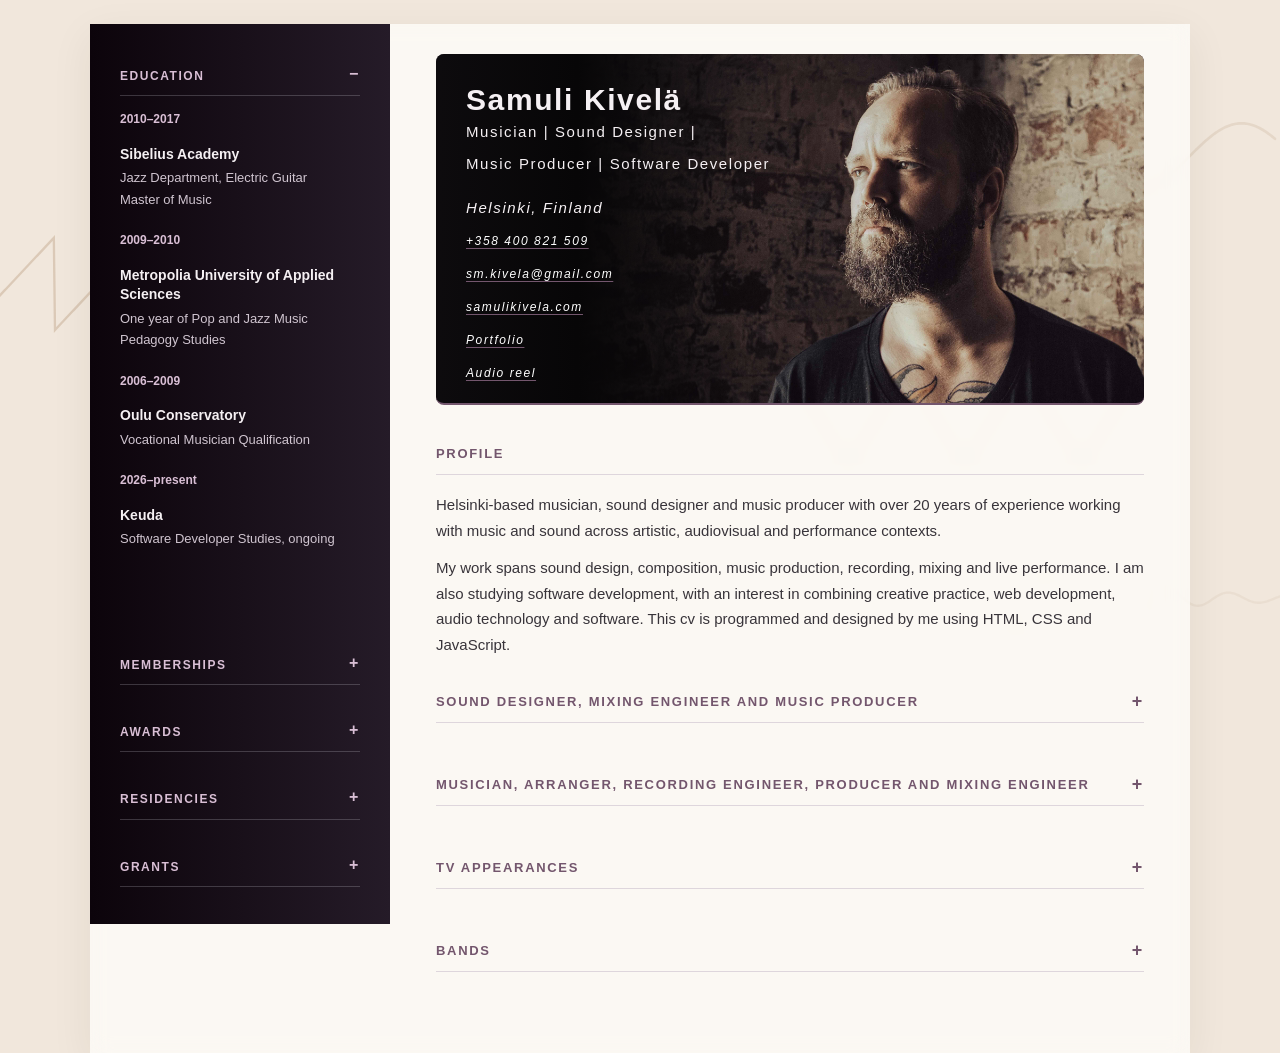
==== pages/cv.html @ 748d22d6 "SamuliKivela kotisivu: alkuperäinen versio ennen parannuksia Co-Authored-By: Claude Opus 5.5 <norepl" ====
<!DOCTYPE html>
<html lang="en">
<head>
    <meta charset="UTF-8">
    <meta name="viewport" content="width=device-width, initial-scale=1.0">

    <meta
        name="description"
        content="Samuli Kivelä — musician, sound designer, music producer and software developer.">

    <title>Samuli Kivelä — CV</title>

    <link rel="stylesheet" href="../css/cv.css">
    <!-- Favicon -->
    <link rel="icon" href="../Kuvat/favicon.svg" type="image/svg+xml">
</head>

<body>


    <!-- CLAUDEN TEKEMIÄ AALTOMUOTOJA -->

    <svg
    id="siniaalto"
    class="siniaalto"
    xmlns="http://www.w3.org/2000/svg"
    viewBox="0 0 300 100"
    aria-hidden="true"
>
    <path
        id="siniaalto-polku"
        d="M0 50 C25 0 50 0 75 50 S125 100 150 50 S200 0 225 50 S275 100 300 50"
    />
</svg>

<svg
    id="kanttiaalto"
    class="kanttiaalto"
    xmlns="http://www.w3.org/2000/svg"
    viewBox="0 0 300 100"
    aria-hidden="true"
>
    <path
        id="kanttiaalto-polku"
        d="M0 25 H37.5 V75 H75 V25 H112.5 V75 H150 V25 H187.5 V75 H225 V25 H262.5 V75 H300"
    />
</svg>

<svg class="aalto kolmioaalto" viewBox="0 0 300 100">
    <path d="M0 50 L37.5 10 L75 50 L112.5 90
             L150 50 L187.5 10 L225 50
             L262.5 90 L300 50" />
</svg>

<svg class="aalto sahalaita" viewBox="0 0 300 100">
    <path d="M0 90 L75 10 L75 90 L150 10
             L150 90 L225 10 L225 90 L300 10" />
</svg>

<svg class="aalto vaimeneva" viewBox="0 0 300 100">
    <path d="M0 50
             Q15 0 30 50
             T60 50 T90 50 T120 50
             T150 50 T180 50 T210 50
             T240 50 T270 50 T300 50" />
</svg>





<div class="cv">


<!-- SIVUPALKKI -->

<aside class="sidebar">

    <details class="sidebar-section" open>
        <summary>Education</summary>

        <article>
            <time>2010–2017</time>
            <h3>Sibelius Academy</h3>
            <p>Jazz Department, Electric Guitar</p>
            <p>Master of Music</p>
        </article>

        <article>
            <time>2009–2010</time>
            <h3>Metropolia University of Applied Sciences</h3>
            <p>One year of Pop and Jazz Music Pedagogy Studies</p>
        </article>

        <article>
            <time>2006–2009</time>
            <h3>Oulu Conservatory</h3>
            <p>Vocational Musician Qualification</p>
        </article>

        <article>
            <time>2026–present</time>
            <h3>Keuda</h3>
            <p>Software Developer Studies, ongoing</p>
        </article>
    </details>


    <details class="sidebar-section">
        <summary>Memberships</summary>
        <ul>
            <li>Finnish Musicians' Union</li>
            <li>Teosto — voting member</li>
        </ul>
    </details>


    <details class="sidebar-section">
        <summary>Awards</summary>

        <article>
            <time>2026</time>
            <h3>Uneton48 Short Film Competition</h3>
            <p>Best Sound Design and Music</p>
        </article>

        <article>
            <time>2026</time>
            <h3>Uneton48 Docs Short Documentary Competition</h3>
            <p>Jury Favourite Award</p>
        </article>
    </details>


    <details class="sidebar-section">
        <summary>Residencies</summary>

        <article>
            <time>October 2025</time>
            <h3>Finnish Musicians' Union — Villa Vikan Residency</h3>
        </article>

        <article>
            <time>November 2024</time>
            <h3>Finnish Musicians' Union — Málaga Residency</h3>
        </article>

        <article>
            <time>June 2024</time>
            <h3>Cirko Helsinki</h3>
            <p>With Recover Laboratory</p>
        </article>

        <article>
            <time>August 2023</time>
            <h3>Saaren Kartano Residency, Kone Foundation</h3>
            <p>Recover Laboratory collective</p>
        </article>

        <article>
            <time>April 2023</time>
            <h3>Circusnext, Paris</h3>
            <p>Recover Laboratory collective</p>
        </article>

        <article>
            <time>March 2023</time>
            <h3>Finnish Musicians' Union — Berlin Residency</h3>
        </article>

        <article>
            <time>August 2022</time>
            <h3>Äkäslompolo</h3>
            <p>Recover Laboratory collective</p>
        </article>

        <article>
            <time>May 2022</time>
            <h3>Orivesi College</h3>
            <p>With Recover Laboratory</p>
        </article>

        <article>
            <time>April 2018</time>
            <h3>Cirko Helsinki</h3>
            <p>Collaboration between the band Serot and Vire</p>
        </article>
    </details>


    <details class="sidebar-section">
        <summary>Grants</summary>

        <article>
            <time>2026</time>
            <h3>Arts Promotion Centre Finland (Taike)</h3>
            <p>One month of working grant. Helsinki 98 collective.</p>
        </article>

        <article>
            <time>2025</time>
            <h3>City of Helsinki</h3>
            <p>One month of working grant. Helsinki 98 collective.</p>
        </article>

        <article>
            <time>2025</time>
            <h3>Music Promotion Foundation (MES)</h3>
            <p>Two weeks of working grant. Ramy Essam Band.</p>
        </article>

        <article>
            <time>2025</time>
            <h3>City of Helsinki</h3>
            <p>One month of working grant. Helsinki 98 collective.</p>
        </article>

        <article>
            <time>2024</time>
            <h3>Arts Promotion Centre Finland</h3>
            <p>Artistic work grant. Recover Laboratory, <em>Salainen saari</em>.</p>
        </article>

        <article>
            <time>2024</time>
            <h3>Samuel Huber Art Foundation</h3>
            <p>One-month working grant. Surrealiisa.</p>
        </article>

        <article>
            <time>2024</time>
            <h3>City of Helsinki</h3>
            <p>One month of working grant. Helsinki 98 collective.</p>
        </article>

        <article>
            <time>2023</time>
            <h3>Nordic Culture Point</h3>
            <p>Residency in Riga, Latvia. Recover Laboratory, <em>Pienempi kuin kolme</em>.</p>
        </article>

        <article>
            <time>2023</time>
            <h3>Culture Moves Europe / Goethe-Institut</h3>
            <p>Travel and residency grant. Recover Laboratory, <em>Pienempi kuin kolme</em>.</p>
        </article>

        <article>
            <time>2023</time>
            <h3>Kone Foundation</h3>
            <p>Residency grant. Recover Laboratory, <em>Pienempi kuin kolme</em>.</p>
        </article>

        <article>
            <time>2023</time>
            <h3>Circusnext Finalist Grants</h3>
            <p>Project and working grant. Recover Laboratory, <em>Pienempi kuin kolme</em>.</p>
        </article>

        <article>
            <time>2022</time>
            <h3>Arts Promotion Centre Finland</h3>
            <p>Two-month working grant.</p>
        </article>

        <article>
            <time>2022</time>
            <h3>Arts Promotion Centre Finland</h3>
            <p>Two-month working grant.</p>
        </article>

        <article>
            <time>2021</time>
            <h3>Music Promotion Foundation (MES)</h3>
            <p>Two-week working grant. why so shy.</p>
        </article>

        <article>
            <time>2020</time>
            <h3>Arts Promotion Centre Finland</h3>
            <p>Two-month working grant.</p>
        </article>

        <article>
            <time>2020</time>
            <h3>City of Helsinki</h3>
            <p>Production grant. Recover Laboratory, <em>Iltakävely</em>.</p>
        </article>

        <article>
            <time>2020</time>
            <h3>Music Promotion Foundation (MES)</h3>
            <p>Two-week working grant. Ramy Essam Band.</p>
        </article>

        <article>
            <time>2018</time>
            <h3>Music Promotion Foundation (MES)</h3>
            <p>One-month working grant. Serot.</p>
        </article>

        <article>
            <time>2015</time>
            <h3>Finnish Cultural Foundation (SKR)</h3>
            <p>Grant for producing a rock documentary. Hra Apatia collective.</p>
        </article>
    </details>


    <details class="sidebar-section">
        <summary>Online</summary>

        <p>
            <a href="https://samulikivela.com"
               target="_blank"
               rel="noopener noreferrer">
                samulikivela.com
            </a>
        </p>

        <p>
            <a href="https://tinyurl.com/portfolio-samuli"
               target="_blank"
               rel="noopener noreferrer">
                Portfolio
            </a>
        </p>

        <p>
            <a href="https://tinyurl.com/3wrn2sxf"
               target="_blank"
               rel="noopener noreferrer">
                Audio reel
            </a>
        </p>
    </details>

</aside>




    <!-- PÄÄSISÄLTÖ -->

    <main class="content">

        <header>
            <h1>Samuli Kivelä</h1>

            <p>
                Musician | Sound Designer | <br/>
                Music Producer | Software Developer
            </p>

            <address>
                Helsinki, Finland<br>
                <a href="tel:+358400821509">+358 400 821 509</a><br>
                <a href="mailto:sm.kivela@gmail.com">sm.kivela@gmail.com</a><br>
                <a href="https://samulikivela.com"
                   target="_blank"
                   rel="noopener noreferrer">
                    samulikivela.com
                </a><br>
                <a href="https://tinyurl.com/portfolio-samuli"
                   target="_blank"
                   rel="noopener noreferrer">
                    Portfolio
                </a><br>
                <a href="https://tinyurl.com/3wrn2sxf"
                   target="_blank"
                   rel="noopener noreferrer">
                    Audio reel
                </a>
            </address>
        </header>


        <section class="cvteksti">
            <h2>Profile</h2>

            <p>
                Helsinki-based musician, sound designer
                and music producer with over 20 years of experience
                working with music and sound across artistic,
                audiovisual and performance contexts.
            </p>

            <p>
                My work spans sound design, composition, music
                production, recording, mixing and live performance.
                I am also studying software development, with an
                interest in combining creative practice, web development, audio
                technology and software. This cv is programmed and designed by me using HTML, CSS and JavaScript.
            </p>
        </section>


        <details class="cvteksti">
            <summary>Sound Designer, Mixing engineer and Music Producer</summary>

            <article>
                <p><strong>2026</strong> <strong>Lahja.</strong> Short film, Soijamakkaravarkaat.</p>
            </article>

            <article>
                <p><strong>2026</strong> <strong>Kolyman kertomuksia.</strong> Theatre production, Helsinki 98.</p>
            </article>

            <article>
                <p><strong>2026</strong> <strong>Metsää puilta.</strong> Theatre production by Tiina Iisala. Sound, lighting and video technician.</p>
            </article>

            <article>
                <p><strong>2025</strong> <strong>Faust.</strong> Theatre production, Helsinki 98.</p>
            </article>

            <article>
                <p><strong>2025</strong> <strong>Winter under table.</strong> Theatre production, Helsinki 98.</p>
            </article>

            <article>
                <p><strong>2025</strong> <strong>Miehet Päivänvalossa.</strong> Theatre production, Helsinki 98. Written by Iryna Serebriakova.</p>
            </article>

            <article>
                <p><strong>2024</strong> <strong>Lähinaapuri.</strong> Theatre production, Helsinki 98. Written by Markus Leikola.</p>
            </article>

            <article>
                <p><strong>2024</strong> <strong>Riku Nieminen — European Parliament Election Campaign Advertisement.</strong></p>
            </article>

            <article>
                <p><strong>2024</strong> <strong>Remakka — Intro Theme.</strong> Theme music for the national Remakka stand-up comedy club.</p>
            </article>

            <article>
                <p><strong>2024</strong> <strong>Lähinaapuri.</strong> Theatre production. Sound design and composition, Helsinki 98. Script by Markus Leikola.</p>
            </article>

            <article>
                <p><strong>2024</strong> <strong>Ramy Essam — BOGEYS.</strong> Sound artwork, The Cowgirl Gallery, Malmö.</p>
            </article>

            <article>
                <p><strong>2024</strong> <strong>Salainen saari, Recover Laboratory.</strong> Sound design and composition. Centre for New Circus CIRKO, Helsinki.</p>
            </article>

            <article>
                <p><strong>2024</strong> <strong>222 Wrong Movements, Pavel Semchenko &amp; 50+ Dance Collective.</strong> Composition and sound design for a dance performance, Kanneltalo, Helsinki.</p>
            </article>

            <article>
                <p><strong>2022</strong> <strong>Palimpsest.</strong> Feature film directed by Hanna Västinsalo. Premiered at the Venice Biennale.</p>
            </article>

            <article>
                <p><strong>2022</strong> <strong>Linnanmäki Light Carnival — Sound Artwork.</strong> Music composition and production.</p>
            </article>

            <article>
                <p><strong>2022</strong> <strong>Brändiändit Podcast Theme.</strong> Composition and production.</p>
            </article>

            <article>
                <p><strong>2022</strong> <strong>King Oedipus.</strong> Theatre production, Kajaani Generaattori. Sound design, composition and music production.</p>
            </article>

            <article>
                <p><strong>2022</strong> <strong>Into ja Urmas vastaan koko maailma.</strong> Touring theatre production by Elias Keränen and Samppa Heikkinen.</p>
            </article>

            <article>
                <p><strong>2022</strong> <strong>I strip myself of binary.</strong> Circus performance, Provinssirock. Recover Laboratory.</p>
            </article>

            <article>
                <p><strong>2021</strong> <strong>Sameli Sivonen — Political Campaign Advertisement.</strong></p>
            </article>

            <article>
                <p><strong>2021</strong> <strong>Recover Laboratory Showreel.</strong></p>
            </article>

            <article>
                <p><strong>2021</strong> <strong>Brändiändit.</strong> Podcast theme music, Supla / Nelonen Media.</p>
            </article>

            <article>
                <p><strong>2021</strong> <strong>Yökävely.</strong> Immersive contemporary circus performance. Recover Laboratory and Cirko — Centre for New Circus.</p>
            </article>

            <article>
                <p><strong>2020</strong> <strong>Iltakävely.</strong> Route-based contemporary art work. Recover Laboratory.</p>
            </article>

            <article>
                <p><strong>2020</strong> <strong>Recover Laboratory — Iltakävely Aftermovie.</strong></p>
            </article>

            <article>
                <p><strong>2020–</strong> <strong>Kemiläiset uutiset.</strong> Sketch series by stand-up comedian Tommi Ylimäinen.</p>
            </article>

            <article>
                <p><strong>2019</strong> <strong>Ei niin hiljainen kansa.</strong> Theatre production, Kajaani Amateur Theatre (KHT).</p>
            </article>

            <article>
                <p><strong>2018</strong> <strong>Brändiändit.</strong> Podcast theme music, Supla / Nelonen Media.</p>
            </article>

            <article>
                <p><strong>2018</strong> <strong>Underneath.</strong> Immersive multidisciplinary underground labyrinth. Recover Laboratory, City of Helsinki and Helsinki Rescue Department.</p>
            </article>

            <article>
                <p><strong>2018</strong> <strong>Joy of Spleen.</strong> Immersive live installation and ritual-like performance by Recover Laboratory. Stockholm Fringe Festival.</p>
            </article>

            <article>
                <p><strong>2017–2021</strong> <strong>Riku Doing Stuff.</strong> Riku Nieminen, YouTube.</p>
            </article>

            <article>
                <p><strong>2017</strong> <strong>Joy of Spleen.</strong> Immersive live installation and ritual-like performance by Recover Laboratory. Suomenlinna Kekri Festival.</p>
            </article>

            <article>
                <p><strong>2017</strong> <strong>Beowulf &amp; Grendel.</strong> Musical, Kajaani Amateur Theatre (KHT).</p>
            </article>

            <article>
                <p><strong>2017</strong> <strong>Murder on the Orient Express — Escape Train.</strong> Escape game on a VR train. VR, TBWA, 20th Century Fox, Nordisk Film and InsideOut Escape Games.</p>
            </article>

            <article>
                <p><strong>2016</strong> <strong>Pelaa maltilla.</strong> Escape game by Veikkaus and InsideOut Escape Games.</p>
            </article>
        </details>


        <details class="cvteksti">
            
            <summary>Musician, Arranger, Recording Engineer, Producer and Mixing Engineer</summary>

            <article>
                <p><strong>2025</strong> <strong>Samuli Kivelä —  'Oumumua'.</strong> Musician and producer. Solo ambient album.</p>
            </article>

            <article>
                <p><strong>2025</strong> <strong>Ramy Essam — Ra7 Nelte2i (We Shall Meet Again).</strong> Musician, producer, recording engineer and mixing engineer. Rock single.</p>
            </article>

            <article>
                <p><strong>2024</strong> <strong>Serot — Life Is Just a Dream.</strong> Musician and producer. Electronic music single.</p>
            </article>

            <article>
                <p><strong>2024</strong> <strong>Serot — Alus.</strong> Musician and producer. Electronic music single.</p>
            </article>

            <article>
                <p><strong>2024</strong> <strong>The Fabulous Bäckström Brothers — Se parhain jouluni oisi.</strong> Musician, arranger and producer. Trip-hop opera single.</p>
            </article>

            <article>
                <p><strong>2024</strong> <strong>Veer — Velvet Clouds.</strong> Musician and producer. Electronic music single.</p>
            </article>

            <article>
                <p><strong>2024</strong> <strong>Veer — Cotton Dreams.</strong> Musician and producer. Electronic music single.</p>
            </article>

            <article>
                <p><strong>2024</strong> <strong>Veer — Night Shift.</strong> Musician and producer. Electronic music single.</p>
            </article>

            <article>
                <p><strong>2024</strong> <strong>Leon Vesper — Star Serenade.</strong> Musician, recording engineer and producer. Single.</p>
            </article>

            <article>
                <p><strong>2024</strong> <strong>Leon Vesper — Celestial Reverie.</strong> Musician, recording engineer and producer. Single.</p>
            </article>

            <article>
                <p><strong>2024</strong> <strong>Leon Vesper — Sirens of Solitude.</strong> Musician, recording engineer and producer. Single.</p>
            </article>

            <article>
                <p><strong>2024</strong> <strong>Leon Vesper — Quiet Reflections.</strong> Musician, recording engineer and producer. Single.</p>
            </article>

            <article>
                <p><strong>2024</strong> <strong>Leon Vesper — Blue Day.</strong> Musician, recording engineer and producer. Single.</p>
            </article>

            <article>
                <p><strong>2024</strong> <strong>Serot — Virna.</strong> Musician and producer. Electronic music single.</p>
            </article>

            <article>
                <p><strong>2024</strong> <strong>Serot — Ajannäyttäjä.</strong> Musician and producer. Electronic music single.</p>
            </article>

            <article>
                <p><strong>2024</strong> <strong>Serot — Palsami.</strong> Musician and producer. Electronic music single.</p>
            </article>

            <article>
                <p><strong>2024</strong> <strong>Serot — Kajo.</strong> Musician and producer. Electronic music single.</p>
            </article>

            <article>
                <p><strong>2024</strong> <strong>Serot — Ratamo.</strong> Musician and producer. Electronic music single.</p>
            </article>

            <article>
                <p><strong>2024</strong> <strong>Veer — Lost in Thought.</strong> Musician and producer. Electronic music single.</p>
            </article>

            <article>
                <p><strong>2024</strong> <strong>Serot — Piisku.</strong> Musician and producer. Electronic music single.</p>
            </article>

            <article>
                <p><strong>2024</strong> <strong>Serot — Hearts (feat. Johannes Holopainen).</strong> Musician, recording engineer and producer. Electronic music single.</p>
            </article>

            <article>
                <p><strong>2024</strong> <strong>why so shy — Typhoon.</strong> Musician, recording engineer and producer. Pop single.</p>
            </article>

            <article>
                <p><strong>2024</strong> <strong>Surrealiisa — EP.</strong> Musician, recording engineer and producer. Indie release.</p>
            </article>

            <article>
                <p><strong>2023</strong> <strong>Rikkaruoho, KOM Theatre.</strong> Mixing and mastering of a musical piece.</p>
            </article>

            <article>
                <p><strong>2023</strong> <strong>Eliaksen oma radioshow.</strong> Mixing and mastering of a ten-part radio drama. Yle.</p>
            </article>

            <article>
                <p><strong>2023</strong> <strong>Soft Hammers — Sound, Movement and Dramatic Construction.</strong> Musician, recording engineer and producer. Experimental electronic music album.</p>
            </article>

            <article>
                <p><strong>2022</strong> <strong>Sepi Kumpulainen Band — Hyväntahtoinen lähettiläs.</strong> Musician. Album by Sepi Kumpulainen.</p>
            </article>

            <article>
                <p><strong>2022</strong> <strong>Why So Shy — Four-Single Series.</strong> Musician, recording engineer and producer. Singles: Crazy, My Pace, Impostor Syndrome and Morning Blues.</p>
            </article>

            <article>
                <p><strong>2022</strong> <strong>Mechanic Membrane — Clock Hands.</strong> Musician, recording engineer and producer. Experimental electronic music album.</p>
            </article>

            <article>
                <p><strong>2021</strong> <strong>Drumming Allnighters — Lights.</strong> Musician. Experimental music album.</p>
            </article>

            <article>
                <p><strong>2021</strong> <strong>Soft Hammers — Music for Situations.</strong> Musician, recording engineer and producer. Electronic music album.</p>
            </article>

            <article>
                <p><strong>2021</strong> <strong>Surrealiisa — Matalan mielen laulu.</strong> Musician, recording engineer and producer. Pop single.</p>
            </article>

            <article>
                <p><strong>2021</strong> <strong>Ramy Essam — Muqawma (Resistance).</strong> Musician and recording engineer. Single by Ramy Essam.</p>
            </article>

            <article>
                <p><strong>2020</strong> <strong>HELPPO E — Helppoa Olla Idiootti.</strong> Musician, recording engineer and producer. Single by rap artist Helppo E.</p>
            </article>

            <article>
                <p><strong>2020</strong> <strong>European Youth Olympic Festival — Official Theme Song.</strong> Musician, recording engineer and producer.</p>
            </article>

            <article>
                <p><strong>2020</strong> <strong>Sepi Kumpulainen Band — Vittumainen mies.</strong> Musician. Single by Sepi Kumpulainen.</p>
            </article>

            <article>
                <p><strong>2019</strong> <strong>Mechanic Membrane — Blue Origin.</strong> Musician, recording engineer and producer. Experimental electronic music album.</p>
            </article>

            <article>
                <p><strong>2017</strong> <strong>Serot — Otava.</strong> Musician, recording engineer and producer. Electronic music album featuring trumpeter Verneri Pohjola and pianist Iiro Rantala.</p>
            </article>

            <article>
                <p><strong>2015</strong> <strong>ARV001.</strong> Musician, recording engineer and producer. Electronic music album featuring DJs Kristiina Männikkö and Emma Valtonen.</p>
            </article>

            <article>
                <p><strong>2014</strong> <strong>K!NG — K!NG.</strong> Musician. Pop/rock album featuring Eva Louhivuori, Anna Victoria Eriksson, Ms. Lynx and Lady H.</p>
            </article>

            <article>
                <p><strong>2012</strong> <strong>Olli PA — Myrsky.</strong> Musician. Album by rap artist Olli PA.</p>
            </article>
        </details>


        <details class="cvteksti">
            <summary>TV Appearances</summary>

            <article>
                <p><strong>2020</strong> <strong>Putous Allstars.</strong> Guitarist and synthesizer player for the season of the Finnish TV show Putous.</p>
            </article>

            <article>
                <p><strong>30 April 2020</strong> <strong>Yle Olohuone.</strong> Television appearance.</p>
            </article>

            <article>
                <p><strong>2018</strong> <strong>Riku &amp; Tähdet — Charity Concert.</strong></p>
            </article>

            <article>
                <p><strong>2017</strong> <strong>Neljä Ässää on TVP.</strong> Polish public broadcaster.</p>
            </article>

            <article>
                <p><strong>19 December 2014</strong> <strong>Posse.</strong> Television appearance.</p>
            </article>

            <article>
                <p><strong>2013</strong> <strong>Elämän Kevät — Concert.</strong></p>
            </article>
        </details>


        <details class="cvteksti">
            <summary>Bands</summary>

            <ul>
                <li>Ramy Essam Band</li>
                <li>Henget</li>
                <li>Freezer</li>
                <li>Mechanic Membrane</li>
                <li>Serot</li>
                <li>Neljä Ässää</li>
                <li>why so shy</li>
                <li>Sepi Kumpulainen Band</li>
                <li>Surrealiisa</li>
                <li>L’Boyzzz</li>
            </ul>
        </details>

    </main>

</div>

<!-- CLAUDEN TEKEMÄ ANIMOITU AALTOJEN SCRIPT -->

<script>
const siniaalto = document.querySelector("#siniaalto-polku");
const kanttiaalto = document.querySelector("#kanttiaalto-polku");
const kolmioaalto = document.querySelector(".kolmioaalto path");
const sahalaita = document.querySelector(".sahalaita path");
const vaimeneva = document.querySelector(".vaimeneva path");

let scrollY = window.scrollY;
let edellinenScrollY = scrollY;

// Muodostetaan SVG-polku
function muodostaPolku(laskeY) {
let polku = "";

for (let x = 0; x <= 300; x += 1) {
    const y = laskeY(x);

    if (x === 0) {
        polku = `M${x} ${y}`;
    } else {
        polku += ` L${x} ${y}`;
    }
}

return polku;

}

// Päivitetään aallot scrollauksen perusteella
function animoiAallot() {
const liike = scrollY - edellinenScrollY;
edellinenScrollY = scrollY;

// 1. Siniaalto
if (siniaalto) {
    const amplitudi = 25 + Math.min(scrollY / 10, 35);

    siniaalto.setAttribute(
        "d",
        muodostaPolku(x =>
            50 + Math.sin(x * 0.04 - scrollY * 0.015) * amplitudi
        )
    );
}

// 2. Kanttiaalto
if (kanttiaalto) {
    const jakso = 75;
    const siirtyma = scrollY - 0.8;

    kanttiaalto.setAttribute(
        "d",
        muodostaPolku(x => {
            const vaihe = ((x + siirtyma) % jakso) / jakso;
            return vaihe > 0.5 ? 25 : 75;
        })
    );
}

// 3. Kolmioaalto
if (kolmioaalto) {
    const jakso = 100;
    const siirtyma = scrollY * 1.2;

    kolmioaalto.setAttribute(
        "d",
        muodostaPolku(x => {
            const vaihe = ((x + siirtyma) % jakso) / jakso;

            return vaihe < 0.5
                ? 10 + vaihe * 160
                : 90 - (vaihe - 0.5) * 160;
        })
    );
}

// 4. Sahalaita
if (sahalaita) {
    const jakso = 75;
    const siirtyma = scrollY * 0.4;

    sahalaita.setAttribute(
        "d",
        muodostaPolku(x => {
            const vaihe = ((x + siirtyma) % jakso) / jakso;
            return 90 - vaihe * 80;
        })
    );
}

// 5. Vaimeneva aalto
if (vaimeneva) {
    vaimeneva.setAttribute(
        "d",
        muodostaPolku(x => {
            const amplitudi = 35 * Math.exp(-x * 0.01);

            return 50 + Math.sin(
                x * 0.12 - scrollY * 0.025
            ) * amplitudi;
        })
    );
}

}

// Aallot päivittyvät vain scrollatessa

const vahennettyLiike = window.matchMedia("(prefers-reduced-motion: reduce)").matches;

if (!vahennettyLiike) {
    window.addEventListener("scroll", () => {
        scrollY = window.scrollY;
        animoiAallot();
    }, { passive: true });
}

// Piirretään aallot aluksi kerran
animoiAallot();

// PDF-VERSION DETAILSIT EI OLE KÄYTÖSSÄ

let avoinnaEnnenTulostusta = [];

function avaaKaikki() {
    const kaikki = document.querySelectorAll("details");
    avoinnaEnnenTulostusta = Array.from(kaikki).map(d => d.open);
    kaikki.forEach(d => d.open = true);
}

function palautaTila() {
    document.querySelectorAll("details").forEach((d, i) => {
        d.open = avoinnaEnnenTulostusta[i] ?? d.open;
    });
}

window.addEventListener("beforeprint", avaaKaikki);
window.addEventListener("afterprint", palautaTila);

// Varmistus selaimille, jotka eivät lähetä beforeprint-tapahtumaa
const tulostusMedia = window.matchMedia("print");
tulostusMedia.addEventListener("change", e => {
    if (e.matches) avaaKaikki();
    else palautaTila();
});

</script>

</body>
</html>
---- css/cv.css ----
* {
    margin: 0;
    padding: 0;
    box-sizing: border-box;
}

:root {
    --tausta: #f1e7dc;
    --pinta: #faf8f6;
    --sivupalkki: linear-gradient(to left, #251b28, #0c040b);
    --cv-teksti: #38343a;
    --teksti: #f5f0f3;
    --vaimea: #777078;
    --korostus: #73566d;
    --reuna: #ded6dc;
    --sivupalkki-teksti: #f5f0f3;
    --sivupalkki-vaimea: #d0c5d0;
    --sivupalkki-korostus: #d9bfd5;
}

html {
    scroll-behavior: smooth;
}

body {
    background-color: var(--tausta);
    background-image: none;
    color: var(--teksti);
    font-family: "Helvetica Neue", Helvetica, Arial, sans-serif;
    font-size: 15px;
    line-height: 1.7;

}

article {
    margin-bottom: 20px;
}

header {
    background-color: #302832;
    color: var(--teksti);

    background-image:
        linear-gradient(
            to right,
            rgba(7, 6, 7, 0.85) 0%,
            rgba(7, 6, 7, 1) 20%,
            rgba(7, 6, 7, 0.15) 45%,
            rgba(7, 6, 7, 0) 70%
        ),
        url("../Kuvat/headertausta.jpg");

    background-size: 100% 100%, cover;
    background-position: left top, 140px 20%;
    background-repeat: no-repeat;

    font-family: Helvetica, Arial, sans-serif;
    letter-spacing: 0.1rem;

    margin-bottom: 38px;
    padding: 30px;
    padding-bottom: 14px;

    border-bottom: 2px solid var(--korostus);
    border-radius: 8px;
    line-height: 2rem;
}

/* CV:N KOKONAISRAKENNE */

.cv {
    position: sticky;
    top: 40px;
    z-index: 1;
    isolation: isolate;

    width: 100%;
    max-width: 1100px;
    margin: 24px auto 0;

    display: grid;
    grid-template-columns: 300px minmax(0, 1fr);

    background: rgba(255, 254, 250, 0.65);
    box-shadow: 0 12px 40px rgba(45, 43, 35, 0.07);

    align-items: stretch;
}

.cv::before {
    content: "";
    position: absolute;
    inset: 0;
    z-index: -1;
    pointer-events: none;

    backdrop-filter: blur(10px);
    -webkit-backdrop-filter: blur(10px);

    background: rgba(255, 254, 250, 0.25);
}

/* VASEN SIVUPALKKI */

.sidebar {
    grid-column: 1;
    grid-row: 1;

    position: sticky;
    top: 0;

    height: 100vh;
    overflow-y: auto;
    align-self: start;

    background: var(--sivupalkki);
    color: var(--sivupalkki-teksti);

    padding: 42px 30px;
}

.sidebar section {
    margin-bottom: 34px;
}

.sidebar h2 {
    color: var(--sivupalkki-korostus);
    font-size: 12px;
    font-weight: 700;
    letter-spacing: 0.13em;
    text-transform: uppercase;

    padding-bottom: 9px;
    margin-bottom: 13px;

    border-bottom: 1px solid rgba(240, 239, 247, 0.2);
}

.sidebar h3 {
    color: var(--sivupalkki-teksti);
    font-size: 14px;
    font-weight: 700;
    line-height: 1.4;

    margin-top: 15px;
    margin-bottom: 3px;
}

.sidebar p,
.sidebar li {
    color: var(--sivupalkki-vaimea);
    font-size: 13px;
    line-height: 1.65;
}

.sidebar ul {
    list-style: none;
    padding-left: 0;
}

.sidebar li {
    margin-bottom: 8px;
}

.sidebar time {
    display: block;
    color: var(--sivupalkki-korostus);
    font-size: 12px;
    font-weight: 600;
    margin-bottom: 4px;
}

.sidebar a {
    color: var(--sivupalkki-korostus);
    text-decoration: none;
    overflow-wrap: anywhere;

    transition: color 0.3s ease;
}

.sidebar a:hover {
    color: #ffffff;
    text-decoration: underline;
    text-underline-offset: 3px;
}

/* OIKEA SISÄLTÖ */

.cvteksti {
    color: var(--cv-teksti);
}

.content {
    grid-column: 2;
    grid-row: 1;

    min-width: 0;
    padding: 30px 46px;
    background: transparent;

    animation: fadeInUp 1.6s ease-out both;
}

.content section {
    margin-bottom: 34px;
}

.content h2 {
    color: var(--korostus);
    font-size: 13px;
    font-weight: 700;
    letter-spacing: 0.13em;
    text-transform: uppercase;

    margin-bottom: 17px;
    padding-bottom: 9px;

    border-bottom: 1px solid var(--reuna);
}

.content h3 {
    color: var(--cv-teksti);
    font-size: 17px;
    font-weight: 650;
    line-height: 1.4;
    margin-bottom: 4px;
}

.content p {
    margin-bottom: 12px;
}

.content time {
    display: block;
    color: var(--korostus);
    font-size: 12px;
    font-weight: 600;
    margin-bottom: 6px;
}

.content ul {
    padding-left: 20px;
    margin: 8px 0 16px;
}

.content li {
    margin-bottom: 7px;
    padding-left: 3px;
}

.content li::marker {
    color: var(--korostus);
}

.content strong {
    font-weight: 650;
}

.content a {
    color: var(--korostus);
    text-decoration-thickness: 1px;
    text-underline-offset: 3px;
    overflow-wrap: anywhere;

    transition: color 0.3s ease;
}

.content a:hover {
    color: #98748f;
}

p {
    overflow-wrap: break-word;
}

/* HEADERIN LINKIT */

header a,
header a:visited {
    color: #ffffff !important;
    text-decoration: underline !important;
    text-decoration-color: #73566d !important;
    text-underline-offset: 4px;
    font-size: 0.75rem;
}



header a:hover {
    color: #f6dff3 !important;
    text-decoration-color: #f6dff3 !important;
    transition: color 0.3s ease, text-decoration-color 0.3s ease;
}

.sidebar-section {
    margin-bottom: 24px;
}

.sidebar-section summary {
    color: var(--sivupalkki-korostus);
    font-size: 12px;
    font-weight: 700;
    letter-spacing: 0.13em;
    text-transform: uppercase;

    padding-bottom: 9px;
    margin-bottom: 13px;

    border-bottom: 1px solid rgba(240, 239, 247, 0.2);

    cursor: pointer;
    list-style: none;
}

.sidebar-section summary::-webkit-details-marker {
    display: none;
}

.sidebar-section summary::after {
    content: "+";
    float: right;
    font-size: 16px;
    line-height: 1;
}

.sidebar-section[open] summary::after {
    content: "−";
}

.sidebar-section summary:hover {
    color: #ffffff;
}

.sidebar-section > h3:first-of-type {
    margin-top: 0;
}

.sidebar-section[open] {
    margin-bottom: 105px;
}

.content details,
.content details.cvteksti {
    color: var(--cv-teksti);
    margin-bottom: 34px;
}

.content details > summary {
    color: var(--korostus);
    font-size: 13px;
    font-weight: 700;
    letter-spacing: 0.13em;
    text-transform: uppercase;

    margin-bottom: 17px;
    padding-bottom: 9px;

    border-bottom: 1px solid var(--reuna);

    cursor: pointer;
    list-style: none;
}

.content details > summary::-webkit-details-marker {
    display: none;
}

.content details > summary::after {
    content: "+";
    float: right;
    font-size: 18px;
    line-height: 1.2;
}

.content details[open] > summary::after {
    content: "−";
}

.content details article {
    margin-bottom: 20px;
}

.content details p {
    margin-bottom: 12px;
}

.content details ul {
    padding-left: 20px;
    margin: 8px 0 16px;
}

.content details li {
    margin-bottom: 7px;
    padding-left: 3px;
}

.content details li::marker {
    color: var(--korostus);
}

.content details strong {
    font-weight: 650;
}

.content details > summary:hover {
    color: #98748f;
}

/* SINIAALTO */
.siniaalto {
    position: fixed;
    right: 5px;
    left: auto;
    top: 10%;
    width: 400px;
    height: auto;
    overflow: visible;
    opacity: 0.4;
    pointer-events: none;
    z-index: 0;
}

.siniaalto path {
    fill: none;
    stroke: #d4c0ab;
    stroke-width: 2;
    stroke-linecap: round;
}

/* KANTTIAALTO */
.kanttiaalto {
    position: fixed;
    left: 140px;
    right: auto;
    top: 80%;
    width: 200px;
    height: auto;
    overflow: visible;
    opacity: 1;
    pointer-events: none;
    z-index: 0;
}

.kanttiaalto path {
    fill: none;
    stroke: #dac6b1;
    stroke-width: 2;
    stroke-linecap: butt;
    stroke-linejoin: miter;
}

/* KAIKKIEN MUIDEN AALTOJEN YHTEISET TYYLIT */
.aalto {
    position: fixed;
    width: 350px;
    height: auto;
    fill: none;
    stroke: #d2bda7;
    stroke-width: 2;
    pointer-events: none;
    z-index: 0;
}

/* KOLMIOAALTO */
.kolmioaalto {
    right: 140px;
    left: auto;
    top: 40%;
    opacity: 0.4;
}

/* SAHALAITA-AALTO */
.sahalaita {
    left: -120px;
    right: auto;
    top: 25%;
    opacity: 0.7;
}

/* VAIMENEVA AALTO */
.vaimeneva {
    right: -70px;
    left: auto;
    top: 60%;
    opacity: 0.2;
}



/* MOBIILI */

@media screen and (max-width: 560px) {
    header {
        background-image: none;
        background-color: #070607;
        padding-top: 0;
        overflow: hidden;
    }

    header::before {
        content: "";
        display: block;
        height: 240px;
        margin: 0 -30px 20px;

        background-image:
            linear-gradient(
                to bottom,
                rgba(7, 6, 7, 0) 50%,
                rgba(7, 6, 7, 1) 100%
            ),
            url("../Kuvat/headertausta.jpg");

        background-size: 100% 100%, cover;
        background-position: left top, 75% 20%;
        background-repeat: no-repeat;
    }
}

@media screen and (max-width: 900px) {
    .cv {
        grid-template-columns: 1fr;
    }

    .content {
        grid-column: 1;
        grid-row: 1;
    }

    .sidebar {
        grid-column: 1;
        grid-row: 2;

        position: static;
        height: auto;
        overflow-y: visible;
    }

    .sidebar-section[open] {
        margin-bottom: 24px;
    }
}




/* TULOSTUS JA PDF */

@media print {
    @page {
        size: A4;
        margin: 10mm;
    }

    html,
    body {
        height: auto !important;
        min-height: 0 !important;
        overflow: visible !important;
    }

    body {
        background: white;
        color: var(--cv-teksti);
        padding: 0;
        font-size: 9pt;
        line-height: 1.5;

        print-color-adjust: exact;
        -webkit-print-color-adjust: exact;
    }

    /* CV:n kokonaisrakenne */
    .cv {
        position: static;
        display: grid;
        grid-template-columns: 29% minmax(0, 1fr);
        align-items: start;

        width: 100%;
        max-width: none;
        height: auto !important;
        max-height: none !important;
        margin: 0;

        overflow: visible !important;
        box-shadow: none;
        backdrop-filter: none;
        isolation: auto;
    }

    .cv::before {
        display: none;
    }

    /* Sivupalkki */
    .sidebar {
        grid-column: 1;
        grid-row: 1;

        position: static;
        height: auto !important;
        max-height: none !important;
        overflow: visible !important;
        align-self: stretch;

        padding: 20px 15px;
        background: var(--sivupalkki) !important;
        color: var(--sivupalkki-teksti) !important;

        animation: none;
    }

    /* Oikeanpuoleinen sisältö */
    .content {
        grid-column: 2;
        grid-row: 1;

        min-width: 0;
        height: auto !important;
        max-height: none !important;
        overflow: visible !important;

        padding: 22px 24px;
        animation: none;
    }

    /* Otsikko ja taustakuva */
    header {
        margin-bottom: 22px;
        padding-bottom: 16px;

        background-color: #302832;
        background-image:
            linear-gradient(
                to right,
                rgba(7, 6, 7, 0.85) 0%,
                rgba(7, 6, 7, 1) 15%,
                rgba(7, 6, 7, 0.15) 38%,
                rgba(7, 6, 7, 0) 60%
            ),
            url("../Kuvat/headertausta.jpg");

        background-size: 100% 100%, auto 100%;
        background-position: left top, calc(100% + 160px) center;
        background-repeat: no-repeat;

        print-color-adjust: exact;
        -webkit-print-color-adjust: exact;
    }

    header h1 {
        font-size: 25pt;
    }

    /* Tiiviimpi asettelu */
    .sidebar section,
    .content section {
        margin-bottom: 18px;
    }

    .sidebar h2,
    .content h2 {
        font-size: 9pt;
    }

    .sidebar h3,
    .content h3 {
        font-size: 10pt;
    }

    /* Avaa sisältö tulostettaessa */
    .sidebar-section,
    .content details {
        display: block;
        height: auto;
        overflow: visible;
    }

    .sidebar-section[open] {
        margin-bottom: 24px;
    }

    .sidebar-section summary::after,
    .content details > summary::after {
        display: none;
    }

    /* Piilota taustakoristeet */
    .siniaalto,
    .kanttiaalto,
    .aalto {
        display: none !important;
    }

    a {
        text-decoration: none !important;
    }

    /* Älä pidä pitkiä osioita väkisin yhdellä sivulla */
    section,
    article,
    details,
    h2,
    h3 {
        break-inside: auto;
        page-break-inside: auto;
    }

    /* Älä jaa yksittäisiä otsikoita irralleen seuraavasta sisällöstä */
    h2,
    h3 {
        break-after: avoid;
        page-break-after: avoid;
    }

    .sidebar-section summary,
    .content details > summary {
        break-after: avoid;
        page-break-after: avoid;
    }
}


/* SISÄÄNTULOANIMAATIO */

@keyframes fadeInUp {
    from {
        opacity: 0;
        transform: translateY(18px);
    }

    to {
        opacity: 1;
        transform: translateY(0);
    }
}

.sidebar {
    animation: fadeInUp 1.6s ease-out 0.2s both;
}

/* VÄHENNETYT ANIMAATIOT */

@media (prefers-reduced-motion: reduce) {
    html {
        scroll-behavior: auto;
    }

    *,
    *::before,
    *::after {
        animation-duration: 0.01ms !important;
        animation-iteration-count: 1 !important;
        transition-duration: 0.01ms !important;
    }
}
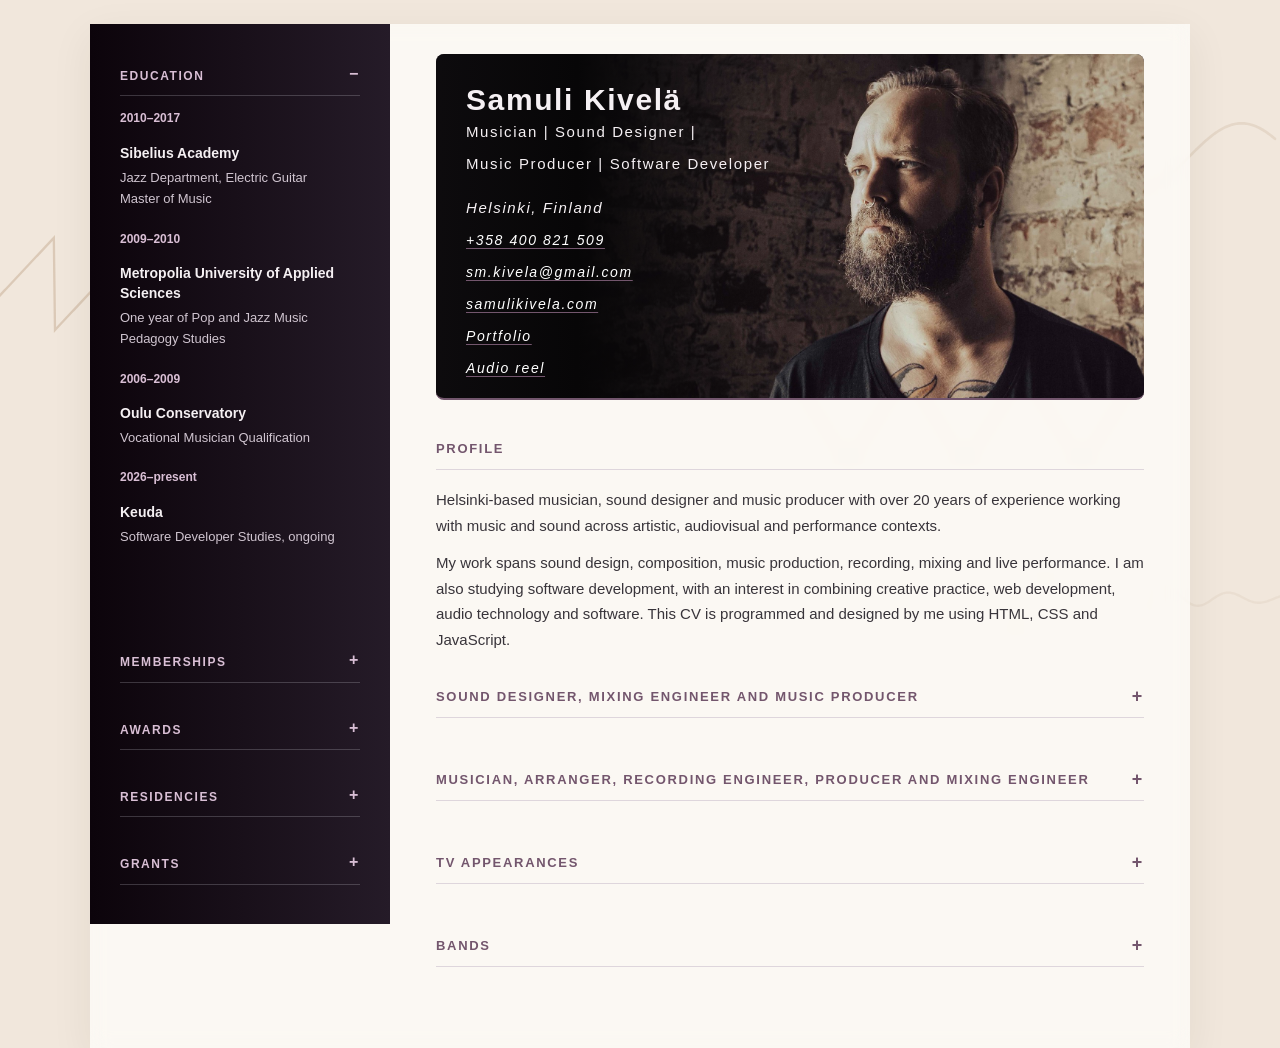
==== commit f1290490: "SamuliKivela kotisivu: parannukset ja siivous - Saavutettavuus-, semantiikka- ja ulkoasuparannukset " ====
--- a/pages/cv.html
+++ b/pages/cv.html
@@ -47,18 +47,18 @@
     />
 </svg>
 
-<svg class="aalto kolmioaalto" viewBox="0 0 300 100">
+<svg class="aalto kolmioaalto" viewBox="0 0 300 100" aria-hidden="true" focusable="false">
     <path d="M0 50 L37.5 10 L75 50 L112.5 90
              L150 50 L187.5 10 L225 50
              L262.5 90 L300 50" />
 </svg>
 
-<svg class="aalto sahalaita" viewBox="0 0 300 100">
+<svg class="aalto sahalaita" viewBox="0 0 300 100" aria-hidden="true" focusable="false">
     <path d="M0 90 L75 10 L75 90 L150 10
              L150 90 L225 10 L225 90 L300 10" />
 </svg>
 
-<svg class="aalto vaimeneva" viewBox="0 0 300 100">
+<svg class="aalto vaimeneva" viewBox="0 0 300 100" aria-hidden="true" focusable="false">
     <path d="M0 50
              Q15 0 30 50
              T60 50 T90 50 T120 50
@@ -73,275 +73,7 @@
 <div class="cv">
 
 
-<!-- SIVUPALKKI -->
-
-<aside class="sidebar">
-
-    <details class="sidebar-section" open>
-        <summary>Education</summary>
-
-        <article>
-            <time>2010–2017</time>
-            <h3>Sibelius Academy</h3>
-            <p>Jazz Department, Electric Guitar</p>
-            <p>Master of Music</p>
-        </article>
-
-        <article>
-            <time>2009–2010</time>
-            <h3>Metropolia University of Applied Sciences</h3>
-            <p>One year of Pop and Jazz Music Pedagogy Studies</p>
-        </article>
-
-        <article>
-            <time>2006–2009</time>
-            <h3>Oulu Conservatory</h3>
-            <p>Vocational Musician Qualification</p>
-        </article>
-
-        <article>
-            <time>2026–present</time>
-            <h3>Keuda</h3>
-            <p>Software Developer Studies, ongoing</p>
-        </article>
-    </details>
-
-
-    <details class="sidebar-section">
-        <summary>Memberships</summary>
-        <ul>
-            <li>Finnish Musicians' Union</li>
-            <li>Teosto — voting member</li>
-        </ul>
-    </details>
-
-
-    <details class="sidebar-section">
-        <summary>Awards</summary>
-
-        <article>
-            <time>2026</time>
-            <h3>Uneton48 Short Film Competition</h3>
-            <p>Best Sound Design and Music</p>
-        </article>
-
-        <article>
-            <time>2026</time>
-            <h3>Uneton48 Docs Short Documentary Competition</h3>
-            <p>Jury Favourite Award</p>
-        </article>
-    </details>
-
-
-    <details class="sidebar-section">
-        <summary>Residencies</summary>
-
-        <article>
-            <time>October 2025</time>
-            <h3>Finnish Musicians' Union — Villa Vikan Residency</h3>
-        </article>
-
-        <article>
-            <time>November 2024</time>
-            <h3>Finnish Musicians' Union — Málaga Residency</h3>
-        </article>
-
-        <article>
-            <time>June 2024</time>
-            <h3>Cirko Helsinki</h3>
-            <p>With Recover Laboratory</p>
-        </article>
-
-        <article>
-            <time>August 2023</time>
-            <h3>Saaren Kartano Residency, Kone Foundation</h3>
-            <p>Recover Laboratory collective</p>
-        </article>
-
-        <article>
-            <time>April 2023</time>
-            <h3>Circusnext, Paris</h3>
-            <p>Recover Laboratory collective</p>
-        </article>
-
-        <article>
-            <time>March 2023</time>
-            <h3>Finnish Musicians' Union — Berlin Residency</h3>
-        </article>
-
-        <article>
-            <time>August 2022</time>
-            <h3>Äkäslompolo</h3>
-            <p>Recover Laboratory collective</p>
-        </article>
-
-        <article>
-            <time>May 2022</time>
-            <h3>Orivesi College</h3>
-            <p>With Recover Laboratory</p>
-        </article>
-
-        <article>
-            <time>April 2018</time>
-            <h3>Cirko Helsinki</h3>
-            <p>Collaboration between the band Serot and Vire</p>
-        </article>
-    </details>
-
-
-    <details class="sidebar-section">
-        <summary>Grants</summary>
-
-        <article>
-            <time>2026</time>
-            <h3>Arts Promotion Centre Finland (Taike)</h3>
-            <p>One month of working grant. Helsinki 98 collective.</p>
-        </article>
-
-        <article>
-            <time>2025</time>
-            <h3>City of Helsinki</h3>
-            <p>One month of working grant. Helsinki 98 collective.</p>
-        </article>
-
-        <article>
-            <time>2025</time>
-            <h3>Music Promotion Foundation (MES)</h3>
-            <p>Two weeks of working grant. Ramy Essam Band.</p>
-        </article>
-
-        <article>
-            <time>2025</time>
-            <h3>City of Helsinki</h3>
-            <p>One month of working grant. Helsinki 98 collective.</p>
-        </article>
-
-        <article>
-            <time>2024</time>
-            <h3>Arts Promotion Centre Finland</h3>
-            <p>Artistic work grant. Recover Laboratory, <em>Salainen saari</em>.</p>
-        </article>
-
-        <article>
-            <time>2024</time>
-            <h3>Samuel Huber Art Foundation</h3>
-            <p>One-month working grant. Surrealiisa.</p>
-        </article>
-
-        <article>
-            <time>2024</time>
-            <h3>City of Helsinki</h3>
-            <p>One month of working grant. Helsinki 98 collective.</p>
-        </article>
-
-        <article>
-            <time>2023</time>
-            <h3>Nordic Culture Point</h3>
-            <p>Residency in Riga, Latvia. Recover Laboratory, <em>Pienempi kuin kolme</em>.</p>
-        </article>
-
-        <article>
-            <time>2023</time>
-            <h3>Culture Moves Europe / Goethe-Institut</h3>
-            <p>Travel and residency grant. Recover Laboratory, <em>Pienempi kuin kolme</em>.</p>
-        </article>
-
-        <article>
-            <time>2023</time>
-            <h3>Kone Foundation</h3>
-            <p>Residency grant. Recover Laboratory, <em>Pienempi kuin kolme</em>.</p>
-        </article>
-
-        <article>
-            <time>2023</time>
-            <h3>Circusnext Finalist Grants</h3>
-            <p>Project and working grant. Recover Laboratory, <em>Pienempi kuin kolme</em>.</p>
-        </article>
-
-        <article>
-            <time>2022</time>
-            <h3>Arts Promotion Centre Finland</h3>
-            <p>Two-month working grant.</p>
-        </article>
-
-        <article>
-            <time>2022</time>
-            <h3>Arts Promotion Centre Finland</h3>
-            <p>Two-month working grant.</p>
-        </article>
-
-        <article>
-            <time>2021</time>
-            <h3>Music Promotion Foundation (MES)</h3>
-            <p>Two-week working grant. why so shy.</p>
-        </article>
-
-        <article>
-            <time>2020</time>
-            <h3>Arts Promotion Centre Finland</h3>
-            <p>Two-month working grant.</p>
-        </article>
-
-        <article>
-            <time>2020</time>
-            <h3>City of Helsinki</h3>
-            <p>Production grant. Recover Laboratory, <em>Iltakävely</em>.</p>
-        </article>
-
-        <article>
-            <time>2020</time>
-            <h3>Music Promotion Foundation (MES)</h3>
-            <p>Two-week working grant. Ramy Essam Band.</p>
-        </article>
-
-        <article>
-            <time>2018</time>
-            <h3>Music Promotion Foundation (MES)</h3>
-            <p>One-month working grant. Serot.</p>
-        </article>
-
-        <article>
-            <time>2015</time>
-            <h3>Finnish Cultural Foundation (SKR)</h3>
-            <p>Grant for producing a rock documentary. Hra Apatia collective.</p>
-        </article>
-    </details>
-
-
-    <details class="sidebar-section">
-        <summary>Online</summary>
-
-        <p>
-            <a href="https://samulikivela.com"
-               target="_blank"
-               rel="noopener noreferrer">
-                samulikivela.com
-            </a>
-        </p>
-
-        <p>
-            <a href="https://tinyurl.com/portfolio-samuli"
-               target="_blank"
-               rel="noopener noreferrer">
-                Portfolio
-            </a>
-        </p>
-
-        <p>
-            <a href="https://tinyurl.com/3wrn2sxf"
-               target="_blank"
-               rel="noopener noreferrer">
-                Audio reel
-            </a>
-        </p>
-    </details>
-
-</aside>
-
-
-
-
-    <!-- PÄÄSISÄLTÖ -->
+<!-- PÄÄSISÄLTÖ -->
 
     <main class="content">
 
@@ -391,357 +123,120 @@
                 production, recording, mixing and live performance.
                 I am also studying software development, with an
                 interest in combining creative practice, web development, audio
-                technology and software. This cv is programmed and designed by me using HTML, CSS and JavaScript.
+                technology and software. This CV is programmed and designed by me using HTML, CSS and JavaScript.
             </p>
         </section>
 
 
         <details class="cvteksti">
-            <summary>Sound Designer, Mixing engineer and Music Producer</summary>
-
-            <article>
-                <p><strong>2026</strong> <strong>Lahja.</strong> Short film, Soijamakkaravarkaat.</p>
-            </article>
-
-            <article>
-                <p><strong>2026</strong> <strong>Kolyman kertomuksia.</strong> Theatre production, Helsinki 98.</p>
-            </article>
-
-            <article>
-                <p><strong>2026</strong> <strong>Metsää puilta.</strong> Theatre production by Tiina Iisala. Sound, lighting and video technician.</p>
-            </article>
-
-            <article>
-                <p><strong>2025</strong> <strong>Faust.</strong> Theatre production, Helsinki 98.</p>
-            </article>
-
-            <article>
-                <p><strong>2025</strong> <strong>Winter under table.</strong> Theatre production, Helsinki 98.</p>
-            </article>
-
-            <article>
-                <p><strong>2025</strong> <strong>Miehet Päivänvalossa.</strong> Theatre production, Helsinki 98. Written by Iryna Serebriakova.</p>
-            </article>
-
-            <article>
-                <p><strong>2024</strong> <strong>Lähinaapuri.</strong> Theatre production, Helsinki 98. Written by Markus Leikola.</p>
-            </article>
-
-            <article>
-                <p><strong>2024</strong> <strong>Riku Nieminen — European Parliament Election Campaign Advertisement.</strong></p>
-            </article>
-
-            <article>
-                <p><strong>2024</strong> <strong>Remakka — Intro Theme.</strong> Theme music for the national Remakka stand-up comedy club.</p>
-            </article>
-
-            <article>
-                <p><strong>2024</strong> <strong>Lähinaapuri.</strong> Theatre production. Sound design and composition, Helsinki 98. Script by Markus Leikola.</p>
-            </article>
-
-            <article>
-                <p><strong>2024</strong> <strong>Ramy Essam — BOGEYS.</strong> Sound artwork, The Cowgirl Gallery, Malmö.</p>
-            </article>
-
-            <article>
-                <p><strong>2024</strong> <strong>Salainen saari, Recover Laboratory.</strong> Sound design and composition. Centre for New Circus CIRKO, Helsinki.</p>
-            </article>
-
-            <article>
-                <p><strong>2024</strong> <strong>222 Wrong Movements, Pavel Semchenko &amp; 50+ Dance Collective.</strong> Composition and sound design for a dance performance, Kanneltalo, Helsinki.</p>
-            </article>
-
-            <article>
-                <p><strong>2022</strong> <strong>Palimpsest.</strong> Feature film directed by Hanna Västinsalo. Premiered at the Venice Biennale.</p>
-            </article>
-
-            <article>
-                <p><strong>2022</strong> <strong>Linnanmäki Light Carnival — Sound Artwork.</strong> Music composition and production.</p>
-            </article>
-
-            <article>
-                <p><strong>2022</strong> <strong>Brändiändit Podcast Theme.</strong> Composition and production.</p>
-            </article>
-
-            <article>
-                <p><strong>2022</strong> <strong>King Oedipus.</strong> Theatre production, Kajaani Generaattori. Sound design, composition and music production.</p>
-            </article>
-
-            <article>
-                <p><strong>2022</strong> <strong>Into ja Urmas vastaan koko maailma.</strong> Touring theatre production by Elias Keränen and Samppa Heikkinen.</p>
-            </article>
-
-            <article>
-                <p><strong>2022</strong> <strong>I strip myself of binary.</strong> Circus performance, Provinssirock. Recover Laboratory.</p>
-            </article>
-
-            <article>
-                <p><strong>2021</strong> <strong>Sameli Sivonen — Political Campaign Advertisement.</strong></p>
-            </article>
-
-            <article>
-                <p><strong>2021</strong> <strong>Recover Laboratory Showreel.</strong></p>
-            </article>
-
-            <article>
-                <p><strong>2021</strong> <strong>Brändiändit.</strong> Podcast theme music, Supla / Nelonen Media.</p>
-            </article>
-
-            <article>
-                <p><strong>2021</strong> <strong>Yökävely.</strong> Immersive contemporary circus performance. Recover Laboratory and Cirko — Centre for New Circus.</p>
-            </article>
-
-            <article>
-                <p><strong>2020</strong> <strong>Iltakävely.</strong> Route-based contemporary art work. Recover Laboratory.</p>
-            </article>
-
-            <article>
-                <p><strong>2020</strong> <strong>Recover Laboratory — Iltakävely Aftermovie.</strong></p>
-            </article>
-
-            <article>
-                <p><strong>2020–</strong> <strong>Kemiläiset uutiset.</strong> Sketch series by stand-up comedian Tommi Ylimäinen.</p>
-            </article>
-
-            <article>
-                <p><strong>2019</strong> <strong>Ei niin hiljainen kansa.</strong> Theatre production, Kajaani Amateur Theatre (KHT).</p>
-            </article>
-
-            <article>
-                <p><strong>2018</strong> <strong>Brändiändit.</strong> Podcast theme music, Supla / Nelonen Media.</p>
-            </article>
-
-            <article>
-                <p><strong>2018</strong> <strong>Underneath.</strong> Immersive multidisciplinary underground labyrinth. Recover Laboratory, City of Helsinki and Helsinki Rescue Department.</p>
-            </article>
-
-            <article>
-                <p><strong>2018</strong> <strong>Joy of Spleen.</strong> Immersive live installation and ritual-like performance by Recover Laboratory. Stockholm Fringe Festival.</p>
-            </article>
-
-            <article>
-                <p><strong>2017–2021</strong> <strong>Riku Doing Stuff.</strong> Riku Nieminen, YouTube.</p>
-            </article>
-
-            <article>
-                <p><strong>2017</strong> <strong>Joy of Spleen.</strong> Immersive live installation and ritual-like performance by Recover Laboratory. Suomenlinna Kekri Festival.</p>
-            </article>
-
-            <article>
-                <p><strong>2017</strong> <strong>Beowulf &amp; Grendel.</strong> Musical, Kajaani Amateur Theatre (KHT).</p>
-            </article>
-
-            <article>
-                <p><strong>2017</strong> <strong>Murder on the Orient Express — Escape Train.</strong> Escape game on a VR train. VR, TBWA, 20th Century Fox, Nordisk Film and InsideOut Escape Games.</p>
-            </article>
-
-            <article>
-                <p><strong>2016</strong> <strong>Pelaa maltilla.</strong> Escape game by Veikkaus and InsideOut Escape Games.</p>
-            </article>
+            <summary><h2>Sound Designer, Mixing engineer and Music Producer</h2></summary>
+
+            <ul class="ansiot">
+                <li><span class="vuosi">2026</span> <strong>Lahja.</strong> Short film, Soijamakkaravarkaat.</li>
+                <li><span class="vuosi">2026</span> <strong>Kolyman kertomuksia.</strong> Theatre production, Helsinki 98.</li>
+                <li><span class="vuosi">2026</span> <strong>Metsää puilta.</strong> Theatre production by Tiina Iisala. Sound, lighting and video technician.</li>
+                <li><span class="vuosi">2025</span> <strong>Faust.</strong> Theatre production, Helsinki 98.</li>
+                <li><span class="vuosi">2025</span> <strong>Winter under table.</strong> Theatre production, Helsinki 98.</li>
+                <li><span class="vuosi">2025</span> <strong>Miehet Päivänvalossa.</strong> Theatre production, Helsinki 98. Written by Iryna Serebriakova.</li>
+                <li><span class="vuosi">2024</span> <strong>Lähinaapuri.</strong> Theatre production, Helsinki 98. Written by Markus Leikola.</li>
+                <li><span class="vuosi">2024</span> <strong>Riku Nieminen — European Parliament Election Campaign Advertisement.</strong></li>
+                <li><span class="vuosi">2024</span> <strong>Remakka — Intro Theme.</strong> Theme music for the national Remakka stand-up comedy club.</li>
+                <li><span class="vuosi">2024</span> <strong>Lähinaapuri.</strong> Theatre production. Sound design and composition, Helsinki 98. Script by Markus Leikola.</li>
+                <li><span class="vuosi">2024</span> <strong>Ramy Essam — BOGEYS.</strong> Sound artwork, The Cowgirl Gallery, Malmö.</li>
+                <li><span class="vuosi">2024</span> <strong>Salainen saari, Recover Laboratory.</strong> Sound design and composition. Centre for New Circus CIRKO, Helsinki.</li>
+                <li><span class="vuosi">2024</span> <strong>222 Wrong Movements, Pavel Semchenko &amp; 50+ Dance Collective.</strong> Composition and sound design for a dance performance, Kanneltalo, Helsinki.</li>
+                <li><span class="vuosi">2022</span> <strong>Palimpsest.</strong> Feature film directed by Hanna Västinsalo. Premiered at the Venice Biennale.</li>
+                <li><span class="vuosi">2022</span> <strong>Linnanmäki Light Carnival — Sound Artwork.</strong> Music composition and production.</li>
+                <li><span class="vuosi">2022</span> <strong>Brändiändit Podcast Theme.</strong> Composition and production.</li>
+                <li><span class="vuosi">2022</span> <strong>King Oedipus.</strong> Theatre production, Kajaani Generaattori. Sound design, composition and music production.</li>
+                <li><span class="vuosi">2022</span> <strong>Into ja Urmas vastaan koko maailma.</strong> Touring theatre production by Elias Keränen and Samppa Heikkinen.</li>
+                <li><span class="vuosi">2022</span> <strong>I strip myself of binary.</strong> Circus performance, Provinssirock. Recover Laboratory.</li>
+                <li><span class="vuosi">2021</span> <strong>Sameli Sivonen — Political Campaign Advertisement.</strong></li>
+                <li><span class="vuosi">2021</span> <strong>Recover Laboratory Showreel.</strong></li>
+                <li><span class="vuosi">2021</span> <strong>Brändiändit.</strong> Podcast theme music, Supla / Nelonen Media.</li>
+                <li><span class="vuosi">2021</span> <strong>Yökävely.</strong> Immersive contemporary circus performance. Recover Laboratory and Cirko — Centre for New Circus.</li>
+                <li><span class="vuosi">2020</span> <strong>Iltakävely.</strong> Route-based contemporary art work. Recover Laboratory.</li>
+                <li><span class="vuosi">2020</span> <strong>Recover Laboratory — Iltakävely Aftermovie.</strong></li>
+                <li><span class="vuosi">2020–</span> <strong>Kemiläiset uutiset.</strong> Sketch series by stand-up comedian Tommi Ylimäinen.</li>
+                <li><span class="vuosi">2019</span> <strong>Ei niin hiljainen kansa.</strong> Theatre production, Kajaani Amateur Theatre (KHT).</li>
+                <li><span class="vuosi">2018</span> <strong>Brändiändit.</strong> Podcast theme music, Supla / Nelonen Media.</li>
+                <li><span class="vuosi">2018</span> <strong>Underneath.</strong> Immersive multidisciplinary underground labyrinth. Recover Laboratory, City of Helsinki and Helsinki Rescue Department.</li>
+                <li><span class="vuosi">2018</span> <strong>Joy of Spleen.</strong> Immersive live installation and ritual-like performance by Recover Laboratory. Stockholm Fringe Festival.</li>
+                <li><span class="vuosi">2017–2021</span> <strong>Riku Doing Stuff.</strong> Riku Nieminen, YouTube.</li>
+                <li><span class="vuosi">2017</span> <strong>Joy of Spleen.</strong> Immersive live installation and ritual-like performance by Recover Laboratory. Suomenlinna Kekri Festival.</li>
+                <li><span class="vuosi">2017</span> <strong>Beowulf &amp; Grendel.</strong> Musical, Kajaani Amateur Theatre (KHT).</li>
+                <li><span class="vuosi">2017</span> <strong>Murder on the Orient Express — Escape Train.</strong> Escape game on a VR train. VR, TBWA, 20th Century Fox, Nordisk Film and InsideOut Escape Games.</li>
+                <li><span class="vuosi">2016</span> <strong>Pelaa maltilla.</strong> Escape game by Veikkaus and InsideOut Escape Games.</li>
+            </ul>
         </details>
 
 
         <details class="cvteksti">
             
-            <summary>Musician, Arranger, Recording Engineer, Producer and Mixing Engineer</summary>
-
-            <article>
-                <p><strong>2025</strong> <strong>Samuli Kivelä —  'Oumumua'.</strong> Musician and producer. Solo ambient album.</p>
-            </article>
-
-            <article>
-                <p><strong>2025</strong> <strong>Ramy Essam — Ra7 Nelte2i (We Shall Meet Again).</strong> Musician, producer, recording engineer and mixing engineer. Rock single.</p>
-            </article>
-
-            <article>
-                <p><strong>2024</strong> <strong>Serot — Life Is Just a Dream.</strong> Musician and producer. Electronic music single.</p>
-            </article>
-
-            <article>
-                <p><strong>2024</strong> <strong>Serot — Alus.</strong> Musician and producer. Electronic music single.</p>
-            </article>
-
-            <article>
-                <p><strong>2024</strong> <strong>The Fabulous Bäckström Brothers — Se parhain jouluni oisi.</strong> Musician, arranger and producer. Trip-hop opera single.</p>
-            </article>
-
-            <article>
-                <p><strong>2024</strong> <strong>Veer — Velvet Clouds.</strong> Musician and producer. Electronic music single.</p>
-            </article>
-
-            <article>
-                <p><strong>2024</strong> <strong>Veer — Cotton Dreams.</strong> Musician and producer. Electronic music single.</p>
-            </article>
-
-            <article>
-                <p><strong>2024</strong> <strong>Veer — Night Shift.</strong> Musician and producer. Electronic music single.</p>
-            </article>
-
-            <article>
-                <p><strong>2024</strong> <strong>Leon Vesper — Star Serenade.</strong> Musician, recording engineer and producer. Single.</p>
-            </article>
-
-            <article>
-                <p><strong>2024</strong> <strong>Leon Vesper — Celestial Reverie.</strong> Musician, recording engineer and producer. Single.</p>
-            </article>
-
-            <article>
-                <p><strong>2024</strong> <strong>Leon Vesper — Sirens of Solitude.</strong> Musician, recording engineer and producer. Single.</p>
-            </article>
-
-            <article>
-                <p><strong>2024</strong> <strong>Leon Vesper — Quiet Reflections.</strong> Musician, recording engineer and producer. Single.</p>
-            </article>
-
-            <article>
-                <p><strong>2024</strong> <strong>Leon Vesper — Blue Day.</strong> Musician, recording engineer and producer. Single.</p>
-            </article>
-
-            <article>
-                <p><strong>2024</strong> <strong>Serot — Virna.</strong> Musician and producer. Electronic music single.</p>
-            </article>
-
-            <article>
-                <p><strong>2024</strong> <strong>Serot — Ajannäyttäjä.</strong> Musician and producer. Electronic music single.</p>
-            </article>
-
-            <article>
-                <p><strong>2024</strong> <strong>Serot — Palsami.</strong> Musician and producer. Electronic music single.</p>
-            </article>
-
-            <article>
-                <p><strong>2024</strong> <strong>Serot — Kajo.</strong> Musician and producer. Electronic music single.</p>
-            </article>
-
-            <article>
-                <p><strong>2024</strong> <strong>Serot — Ratamo.</strong> Musician and producer. Electronic music single.</p>
-            </article>
-
-            <article>
-                <p><strong>2024</strong> <strong>Veer — Lost in Thought.</strong> Musician and producer. Electronic music single.</p>
-            </article>
-
-            <article>
-                <p><strong>2024</strong> <strong>Serot — Piisku.</strong> Musician and producer. Electronic music single.</p>
-            </article>
-
-            <article>
-                <p><strong>2024</strong> <strong>Serot — Hearts (feat. Johannes Holopainen).</strong> Musician, recording engineer and producer. Electronic music single.</p>
-            </article>
-
-            <article>
-                <p><strong>2024</strong> <strong>why so shy — Typhoon.</strong> Musician, recording engineer and producer. Pop single.</p>
-            </article>
-
-            <article>
-                <p><strong>2024</strong> <strong>Surrealiisa — EP.</strong> Musician, recording engineer and producer. Indie release.</p>
-            </article>
-
-            <article>
-                <p><strong>2023</strong> <strong>Rikkaruoho, KOM Theatre.</strong> Mixing and mastering of a musical piece.</p>
-            </article>
-
-            <article>
-                <p><strong>2023</strong> <strong>Eliaksen oma radioshow.</strong> Mixing and mastering of a ten-part radio drama. Yle.</p>
-            </article>
-
-            <article>
-                <p><strong>2023</strong> <strong>Soft Hammers — Sound, Movement and Dramatic Construction.</strong> Musician, recording engineer and producer. Experimental electronic music album.</p>
-            </article>
-
-            <article>
-                <p><strong>2022</strong> <strong>Sepi Kumpulainen Band — Hyväntahtoinen lähettiläs.</strong> Musician. Album by Sepi Kumpulainen.</p>
-            </article>
-
-            <article>
-                <p><strong>2022</strong> <strong>Why So Shy — Four-Single Series.</strong> Musician, recording engineer and producer. Singles: Crazy, My Pace, Impostor Syndrome and Morning Blues.</p>
-            </article>
-
-            <article>
-                <p><strong>2022</strong> <strong>Mechanic Membrane — Clock Hands.</strong> Musician, recording engineer and producer. Experimental electronic music album.</p>
-            </article>
-
-            <article>
-                <p><strong>2021</strong> <strong>Drumming Allnighters — Lights.</strong> Musician. Experimental music album.</p>
-            </article>
-
-            <article>
-                <p><strong>2021</strong> <strong>Soft Hammers — Music for Situations.</strong> Musician, recording engineer and producer. Electronic music album.</p>
-            </article>
-
-            <article>
-                <p><strong>2021</strong> <strong>Surrealiisa — Matalan mielen laulu.</strong> Musician, recording engineer and producer. Pop single.</p>
-            </article>
-
-            <article>
-                <p><strong>2021</strong> <strong>Ramy Essam — Muqawma (Resistance).</strong> Musician and recording engineer. Single by Ramy Essam.</p>
-            </article>
-
-            <article>
-                <p><strong>2020</strong> <strong>HELPPO E — Helppoa Olla Idiootti.</strong> Musician, recording engineer and producer. Single by rap artist Helppo E.</p>
-            </article>
-
-            <article>
-                <p><strong>2020</strong> <strong>European Youth Olympic Festival — Official Theme Song.</strong> Musician, recording engineer and producer.</p>
-            </article>
-
-            <article>
-                <p><strong>2020</strong> <strong>Sepi Kumpulainen Band — Vittumainen mies.</strong> Musician. Single by Sepi Kumpulainen.</p>
-            </article>
-
-            <article>
-                <p><strong>2019</strong> <strong>Mechanic Membrane — Blue Origin.</strong> Musician, recording engineer and producer. Experimental electronic music album.</p>
-            </article>
-
-            <article>
-                <p><strong>2017</strong> <strong>Serot — Otava.</strong> Musician, recording engineer and producer. Electronic music album featuring trumpeter Verneri Pohjola and pianist Iiro Rantala.</p>
-            </article>
-
-            <article>
-                <p><strong>2015</strong> <strong>ARV001.</strong> Musician, recording engineer and producer. Electronic music album featuring DJs Kristiina Männikkö and Emma Valtonen.</p>
-            </article>
-
-            <article>
-                <p><strong>2014</strong> <strong>K!NG — K!NG.</strong> Musician. Pop/rock album featuring Eva Louhivuori, Anna Victoria Eriksson, Ms. Lynx and Lady H.</p>
-            </article>
-
-            <article>
-                <p><strong>2012</strong> <strong>Olli PA — Myrsky.</strong> Musician. Album by rap artist Olli PA.</p>
-            </article>
+            <summary><h2>Musician, Arranger, Recording Engineer, Producer and Mixing Engineer</h2></summary>
+
+            <ul class="ansiot">
+                <li><span class="vuosi">2025</span> <strong>Samuli Kivelä —  'Oumumua'.</strong> Musician and producer. Solo ambient album.</li>
+                <li><span class="vuosi">2025</span> <strong>Ramy Essam — Ra7 Nelte2i (We Shall Meet Again).</strong> Musician, producer, recording engineer and mixing engineer. Rock single.</li>
+                <li><span class="vuosi">2024</span> <strong>Serot — Life Is Just a Dream.</strong> Musician and producer. Electronic music single.</li>
+                <li><span class="vuosi">2024</span> <strong>Serot — Alus.</strong> Musician and producer. Electronic music single.</li>
+                <li><span class="vuosi">2024</span> <strong>The Fabulous Bäckström Brothers — Se parhain jouluni oisi.</strong> Musician, arranger and producer. Trip-hop opera single.</li>
+                <li><span class="vuosi">2024</span> <strong>Veer — Velvet Clouds.</strong> Musician and producer. Electronic music single.</li>
+                <li><span class="vuosi">2024</span> <strong>Veer — Cotton Dreams.</strong> Musician and producer. Electronic music single.</li>
+                <li><span class="vuosi">2024</span> <strong>Veer — Night Shift.</strong> Musician and producer. Electronic music single.</li>
+                <li><span class="vuosi">2024</span> <strong>Leon Vesper — Star Serenade.</strong> Musician, recording engineer and producer. Single.</li>
+                <li><span class="vuosi">2024</span> <strong>Leon Vesper — Celestial Reverie.</strong> Musician, recording engineer and producer. Single.</li>
+                <li><span class="vuosi">2024</span> <strong>Leon Vesper — Sirens of Solitude.</strong> Musician, recording engineer and producer. Single.</li>
+                <li><span class="vuosi">2024</span> <strong>Leon Vesper — Quiet Reflections.</strong> Musician, recording engineer and producer. Single.</li>
+                <li><span class="vuosi">2024</span> <strong>Leon Vesper — Blue Day.</strong> Musician, recording engineer and producer. Single.</li>
+                <li><span class="vuosi">2024</span> <strong>Serot — Virna.</strong> Musician and producer. Electronic music single.</li>
+                <li><span class="vuosi">2024</span> <strong>Serot — Ajannäyttäjä.</strong> Musician and producer. Electronic music single.</li>
+                <li><span class="vuosi">2024</span> <strong>Serot — Palsami.</strong> Musician and producer. Electronic music single.</li>
+                <li><span class="vuosi">2024</span> <strong>Serot — Kajo.</strong> Musician and producer. Electronic music single.</li>
+                <li><span class="vuosi">2024</span> <strong>Serot — Ratamo.</strong> Musician and producer. Electronic music single.</li>
+                <li><span class="vuosi">2024</span> <strong>Veer — Lost in Thought.</strong> Musician and producer. Electronic music single.</li>
+                <li><span class="vuosi">2024</span> <strong>Serot — Piisku.</strong> Musician and producer. Electronic music single.</li>
+                <li><span class="vuosi">2024</span> <strong>Serot — Hearts (feat. Johannes Holopainen).</strong> Musician, recording engineer and producer. Electronic music single.</li>
+                <li><span class="vuosi">2024</span> <strong>why so shy — Typhoon.</strong> Musician, recording engineer and producer. Pop single.</li>
+                <li><span class="vuosi">2024</span> <strong>Surrealiisa — EP.</strong> Musician, recording engineer and producer. Indie release.</li>
+                <li><span class="vuosi">2023</span> <strong>Rikkaruoho, KOM Theatre.</strong> Mixing and mastering of a musical piece.</li>
+                <li><span class="vuosi">2023</span> <strong>Eliaksen oma radioshow.</strong> Mixing and mastering of a ten-part radio drama. Yle.</li>
+                <li><span class="vuosi">2023</span> <strong>Soft Hammers — Sound, Movement and Dramatic Construction.</strong> Musician, recording engineer and producer. Experimental electronic music album.</li>
+                <li><span class="vuosi">2022</span> <strong>Sepi Kumpulainen Band — Hyväntahtoinen lähettiläs.</strong> Musician. Album by Sepi Kumpulainen.</li>
+                <li><span class="vuosi">2022</span> <strong>Why So Shy — Four-Single Series.</strong> Musician, recording engineer and producer. Singles: Crazy, My Pace, Impostor Syndrome and Morning Blues.</li>
+                <li><span class="vuosi">2022</span> <strong>Mechanic Membrane — Clock Hands.</strong> Musician, recording engineer and producer. Experimental electronic music album.</li>
+                <li><span class="vuosi">2021</span> <strong>Drumming Allnighters — Lights.</strong> Musician. Experimental music album.</li>
+                <li><span class="vuosi">2021</span> <strong>Soft Hammers — Music for Situations.</strong> Musician, recording engineer and producer. Electronic music album.</li>
+                <li><span class="vuosi">2021</span> <strong>Surrealiisa — Matalan mielen laulu.</strong> Musician, recording engineer and producer. Pop single.</li>
+                <li><span class="vuosi">2021</span> <strong>Ramy Essam — Muqawma (Resistance).</strong> Musician and recording engineer. Single by Ramy Essam.</li>
+                <li><span class="vuosi">2020</span> <strong>HELPPO E — Helppoa Olla Idiootti.</strong> Musician, recording engineer and producer. Single by rap artist Helppo E.</li>
+                <li><span class="vuosi">2020</span> <strong>European Youth Olympic Festival — Official Theme Song.</strong> Musician, recording engineer and producer.</li>
+                <li><span class="vuosi">2020</span> <strong>Sepi Kumpulainen Band — Vittumainen mies.</strong> Musician. Single by Sepi Kumpulainen.</li>
+                <li><span class="vuosi">2019</span> <strong>Mechanic Membrane — Blue Origin.</strong> Musician, recording engineer and producer. Experimental electronic music album.</li>
+                <li><span class="vuosi">2017</span> <strong>Serot — Otava.</strong> Musician, recording engineer and producer. Electronic music album featuring trumpeter Verneri Pohjola and pianist Iiro Rantala.</li>
+                <li><span class="vuosi">2015</span> <strong>ARV001.</strong> Musician, recording engineer and producer. Electronic music album featuring DJs Kristiina Männikkö and Emma Valtonen.</li>
+                <li><span class="vuosi">2014</span> <strong>K!NG — K!NG.</strong> Musician. Pop/rock album featuring Eva Louhivuori, Anna Victoria Eriksson, Ms. Lynx and Lady H.</li>
+                <li><span class="vuosi">2012</span> <strong>Olli PA — Myrsky.</strong> Musician. Album by rap artist Olli PA.</li>
+            </ul>
         </details>
 
 
         <details class="cvteksti">
-            <summary>TV Appearances</summary>
-
-            <article>
-                <p><strong>2020</strong> <strong>Putous Allstars.</strong> Guitarist and synthesizer player for the season of the Finnish TV show Putous.</p>
-            </article>
-
-            <article>
-                <p><strong>30 April 2020</strong> <strong>Yle Olohuone.</strong> Television appearance.</p>
-            </article>
-
-            <article>
-                <p><strong>2018</strong> <strong>Riku &amp; Tähdet — Charity Concert.</strong></p>
-            </article>
-
-            <article>
-                <p><strong>2017</strong> <strong>Neljä Ässää on TVP.</strong> Polish public broadcaster.</p>
-            </article>
-
-            <article>
-                <p><strong>19 December 2014</strong> <strong>Posse.</strong> Television appearance.</p>
-            </article>
-
-            <article>
-                <p><strong>2013</strong> <strong>Elämän Kevät — Concert.</strong></p>
-            </article>
+            <summary><h2>TV Appearances</h2></summary>
+
+            <ul class="ansiot">
+                <li><span class="vuosi">2020</span> <strong>Putous Allstars.</strong> Guitarist and synthesizer player for the season of the Finnish TV show Putous.</li>
+                <li><span class="vuosi">30 April 2020</span> <strong>Yle Olohuone.</strong> Television appearance.</li>
+                <li><span class="vuosi">2018</span> <strong>Riku &amp; Tähdet — Charity Concert.</strong></li>
+                <li><span class="vuosi">2017</span> <strong>Neljä Ässää on TVP.</strong> Polish public broadcaster.</li>
+                <li><span class="vuosi">19 December 2014</span> <strong>Posse.</strong> Television appearance.</li>
+                <li><span class="vuosi">2013</span> <strong>Elämän Kevät — Concert.</strong></li>
+            </ul>
         </details>
 
 
         <details class="cvteksti">
-            <summary>Bands</summary>
+            <summary><h2>Bands</h2></summary>
 
             <ul>
                 <li>Ramy Essam Band</li>
@@ -759,6 +254,273 @@
 
     </main>
 
+
+<!-- SIVUPALKKI -->
+
+<aside class="sidebar" aria-label="Education, awards, grants and more">
+
+    <details class="sidebar-section" open>
+        <summary><h2>Education</h2></summary>
+
+        <article>
+            <p class="aika"><time>2010</time>–<time>2017</time></p>
+            <h3>Sibelius Academy</h3>
+            <p>Jazz Department, Electric Guitar</p>
+            <p>Master of Music</p>
+        </article>
+
+        <article>
+            <p class="aika"><time>2009</time>–<time>2010</time></p>
+            <h3>Metropolia University of Applied Sciences</h3>
+            <p>One year of Pop and Jazz Music Pedagogy Studies</p>
+        </article>
+
+        <article>
+            <p class="aika"><time>2006</time>–<time>2009</time></p>
+            <h3>Oulu Conservatory</h3>
+            <p>Vocational Musician Qualification</p>
+        </article>
+
+        <article>
+            <p class="aika"><time>2026</time>–present</p>
+            <h3>Keuda</h3>
+            <p>Software Developer Studies, ongoing</p>
+        </article>
+    </details>
+
+
+    <details class="sidebar-section">
+        <summary><h2>Memberships</h2></summary>
+        <ul>
+            <li>Finnish Musicians' Union</li>
+            <li>Teosto — voting member</li>
+        </ul>
+    </details>
+
+
+    <details class="sidebar-section">
+        <summary><h2>Awards</h2></summary>
+
+        <article>
+            <time>2026</time>
+            <h3>Uneton48 Short Film Competition</h3>
+            <p>Best Sound Design and Music</p>
+        </article>
+
+        <article>
+            <time>2026</time>
+            <h3>Uneton48 Docs Short Documentary Competition</h3>
+            <p>Jury Favourite Award</p>
+        </article>
+    </details>
+
+
+    <details class="sidebar-section">
+        <summary><h2>Residencies</h2></summary>
+
+        <article>
+            <time datetime="2025-10">October 2025</time>
+            <h3>Finnish Musicians' Union — Villa Vikan Residency</h3>
+        </article>
+
+        <article>
+            <time datetime="2024-11">November 2024</time>
+            <h3>Finnish Musicians' Union — Málaga Residency</h3>
+        </article>
+
+        <article>
+            <time datetime="2024-06">June 2024</time>
+            <h3>Cirko Helsinki</h3>
+            <p>With Recover Laboratory</p>
+        </article>
+
+        <article>
+            <time datetime="2023-08">August 2023</time>
+            <h3>Saaren Kartano Residency, Kone Foundation</h3>
+            <p>Recover Laboratory collective</p>
+        </article>
+
+        <article>
+            <time datetime="2023-04">April 2023</time>
+            <h3>Circusnext, Paris</h3>
+            <p>Recover Laboratory collective</p>
+        </article>
+
+        <article>
+            <time datetime="2023-03">March 2023</time>
+            <h3>Finnish Musicians' Union — Berlin Residency</h3>
+        </article>
+
+        <article>
+            <time datetime="2022-08">August 2022</time>
+            <h3>Äkäslompolo</h3>
+            <p>Recover Laboratory collective</p>
+        </article>
+
+        <article>
+            <time datetime="2022-05">May 2022</time>
+            <h3>Orivesi College</h3>
+            <p>With Recover Laboratory</p>
+        </article>
+
+        <article>
+            <time datetime="2018-04">April 2018</time>
+            <h3>Cirko Helsinki</h3>
+            <p>Collaboration between the band Serot and Vire</p>
+        </article>
+    </details>
+
+
+    <details class="sidebar-section">
+        <summary><h2>Grants</h2></summary>
+
+        <article>
+            <time>2026</time>
+            <h3>Arts Promotion Centre Finland (Taike)</h3>
+            <p>One month of working grant. Helsinki 98 collective.</p>
+        </article>
+
+        <article>
+            <time>2025</time>
+            <h3>City of Helsinki</h3>
+            <p>One month of working grant. Helsinki 98 collective.</p>
+        </article>
+
+        <article>
+            <time>2025</time>
+            <h3>Music Promotion Foundation (MES)</h3>
+            <p>Two weeks of working grant. Ramy Essam Band.</p>
+        </article>
+
+        <article>
+            <time>2025</time>
+            <h3>City of Helsinki</h3>
+            <p>One month of working grant. Helsinki 98 collective.</p>
+        </article>
+
+        <article>
+            <time>2024</time>
+            <h3>Arts Promotion Centre Finland</h3>
+            <p>Artistic work grant. Recover Laboratory, <em>Salainen saari</em>.</p>
+        </article>
+
+        <article>
+            <time>2024</time>
+            <h3>Samuel Huber Art Foundation</h3>
+            <p>One-month working grant. Surrealiisa.</p>
+        </article>
+
+        <article>
+            <time>2024</time>
+            <h3>City of Helsinki</h3>
+            <p>One month of working grant. Helsinki 98 collective.</p>
+        </article>
+
+        <article>
+            <time>2023</time>
+            <h3>Nordic Culture Point</h3>
+            <p>Residency in Riga, Latvia. Recover Laboratory, <em>Pienempi kuin kolme</em>.</p>
+        </article>
+
+        <article>
+            <time>2023</time>
+            <h3>Culture Moves Europe / Goethe-Institut</h3>
+            <p>Travel and residency grant. Recover Laboratory, <em>Pienempi kuin kolme</em>.</p>
+        </article>
+
+        <article>
+            <time>2023</time>
+            <h3>Kone Foundation</h3>
+            <p>Residency grant. Recover Laboratory, <em>Pienempi kuin kolme</em>.</p>
+        </article>
+
+        <article>
+            <time>2023</time>
+            <h3>Circusnext Finalist Grants</h3>
+            <p>Project and working grant. Recover Laboratory, <em>Pienempi kuin kolme</em>.</p>
+        </article>
+
+        <article>
+            <time>2022</time>
+            <h3>Arts Promotion Centre Finland</h3>
+            <p>Two-month working grant.</p>
+        </article>
+
+        <article>
+            <time>2022</time>
+            <h3>Arts Promotion Centre Finland</h3>
+            <p>Two-month working grant.</p>
+        </article>
+
+        <article>
+            <time>2021</time>
+            <h3>Music Promotion Foundation (MES)</h3>
+            <p>Two-week working grant. why so shy.</p>
+        </article>
+
+        <article>
+            <time>2020</time>
+            <h3>Arts Promotion Centre Finland</h3>
+            <p>Two-month working grant.</p>
+        </article>
+
+        <article>
+            <time>2020</time>
+            <h3>City of Helsinki</h3>
+            <p>Production grant. Recover Laboratory, <em>Iltakävely</em>.</p>
+        </article>
+
+        <article>
+            <time>2020</time>
+            <h3>Music Promotion Foundation (MES)</h3>
+            <p>Two-week working grant. Ramy Essam Band.</p>
+        </article>
+
+        <article>
+            <time>2018</time>
+            <h3>Music Promotion Foundation (MES)</h3>
+            <p>One-month working grant. Serot.</p>
+        </article>
+
+        <article>
+            <time>2015</time>
+            <h3>Finnish Cultural Foundation (SKR)</h3>
+            <p>Grant for producing a rock documentary. Hra Apatia collective.</p>
+        </article>
+    </details>
+
+
+    <details class="sidebar-section">
+        <summary><h2>Online</h2></summary>
+
+        <p>
+            <a href="https://samulikivela.com"
+               target="_blank"
+               rel="noopener noreferrer">
+                samulikivela.com
+            </a>
+        </p>
+
+        <p>
+            <a href="https://tinyurl.com/portfolio-samuli"
+               target="_blank"
+               rel="noopener noreferrer">
+                Portfolio
+            </a>
+        </p>
+
+        <p>
+            <a href="https://tinyurl.com/3wrn2sxf"
+               target="_blank"
+               rel="noopener noreferrer">
+                Audio reel
+            </a>
+        </p>
+    </details>
+
+</aside>
+
+
 </div>
 
 <!-- CLAUDEN TEKEMÄ ANIMOITU AALTOJEN SCRIPT -->
--- a/css/cv.css
+++ b/css/cv.css
@@ -26,7 +26,7 @@
 body {
     background-color: var(--tausta);
     background-image: none;
-    color: var(--teksti);
+    color: var(--cv-teksti);
     font-family: "Helvetica Neue", Helvetica, Arial, sans-serif;
     font-size: 15px;
     line-height: 1.7;
@@ -49,7 +49,7 @@
             rgba(7, 6, 7, 0.15) 45%,
             rgba(7, 6, 7, 0) 70%
         ),
-        url("../Kuvat/headertausta.jpg");
+        url("../Kuvat/headertausta-web.jpg");
 
     background-size: 100% 100%, cover;
     background-position: left top, 140px 20%;
@@ -282,7 +282,7 @@
     text-decoration: underline !important;
     text-decoration-color: #73566d !important;
     text-underline-offset: 4px;
-    font-size: 0.75rem;
+    font-size: 0.875rem;
 }
 
 
@@ -406,6 +406,90 @@
 .content details > summary:hover {
     color: #98748f;
 }
+
+/* CLAUDEN LISÄÄMÄT: OTSIKOT SUMMARYN SISÄLLÄ */
+
+/* Summaryn sisällä on oikea h2-otsikko (ruudunlukijan otsikkonavigointia varten).
+   Otsikko perii summaryn ulkoasun. */
+summary h2,
+.sidebar summary h2,
+.content summary h2 {
+    display: inline;
+    margin: 0;
+    padding: 0;
+    border: 0;
+
+    font: inherit;
+    color: inherit;
+    letter-spacing: inherit;
+    text-transform: inherit;
+}
+
+
+/* AIKAVÄLIT (esim. 2010–2017) */
+
+.sidebar .aika {
+    color: var(--sivupalkki-korostus);
+    font-size: 12px;
+    font-weight: 600;
+    margin-bottom: 4px;
+}
+
+.sidebar .aika time {
+    display: inline;
+    margin: 0;
+    font: inherit;
+    color: inherit;
+}
+
+
+/* TYÖLISTAT */
+
+.content .ansiot {
+    list-style: none;
+    padding-left: 0;
+    margin: 0;
+}
+
+.content .ansiot li {
+    margin-bottom: 14px;
+    padding-left: 0;
+}
+
+/* Vuosi omalle rivilleen samaan tyyliin kuin sivupalkissa */
+.vuosi {
+    display: block;
+    color: var(--korostus);
+    font-size: 12px;
+    font-weight: 600;
+    letter-spacing: 0.04em;
+}
+
+
+/* FOKUS: selvästi näkyvä reunus näppäimistön käyttäjälle */
+
+:focus-visible {
+    outline: 3px solid var(--korostus);
+    outline-offset: 3px;
+    border-radius: 2px;
+}
+
+.sidebar :focus-visible,
+header :focus-visible {
+    outline-color: var(--sivupalkki-korostus);
+}
+
+
+/* WINDOWSIN SUURIKONTRASTITILA */
+
+@media (forced-colors: active) {
+    .siniaalto,
+    .kanttiaalto,
+    .aalto {
+        display: none;
+    }
+}
+
 
 /* SINIAALTO */
 .siniaalto {
@@ -510,7 +594,7 @@
                 rgba(7, 6, 7, 0) 50%,
                 rgba(7, 6, 7, 1) 100%
             ),
-            url("../Kuvat/headertausta.jpg");
+            url("../Kuvat/headertausta-web.jpg");
 
         background-size: 100% 100%, cover;
         background-position: left top, 75% 20%;
@@ -640,7 +724,7 @@
                 rgba(7, 6, 7, 0.15) 38%,
                 rgba(7, 6, 7, 0) 60%
             ),
-            url("../Kuvat/headertausta.jpg");
+            url("../Kuvat/headertausta-web.jpg");
 
         background-size: 100% 100%, auto 100%;
         background-position: left top, calc(100% + 160px) center;
